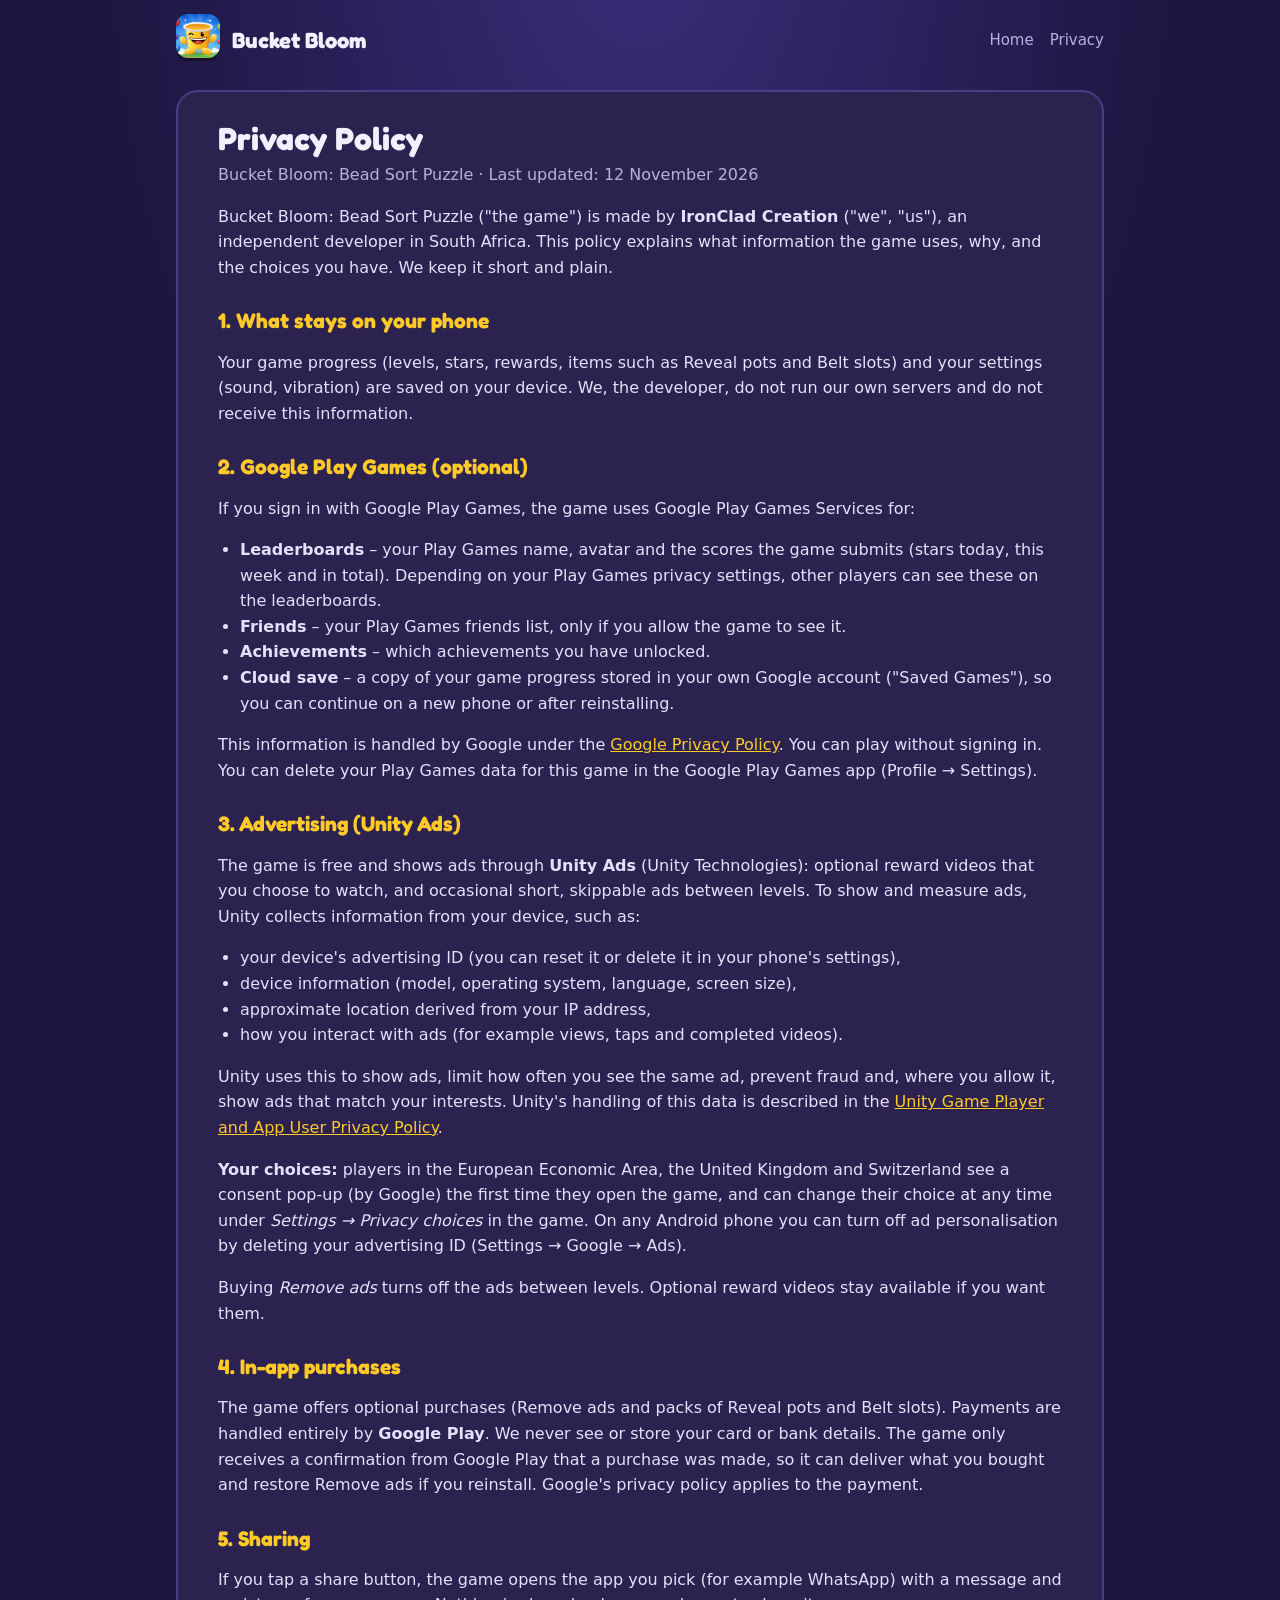
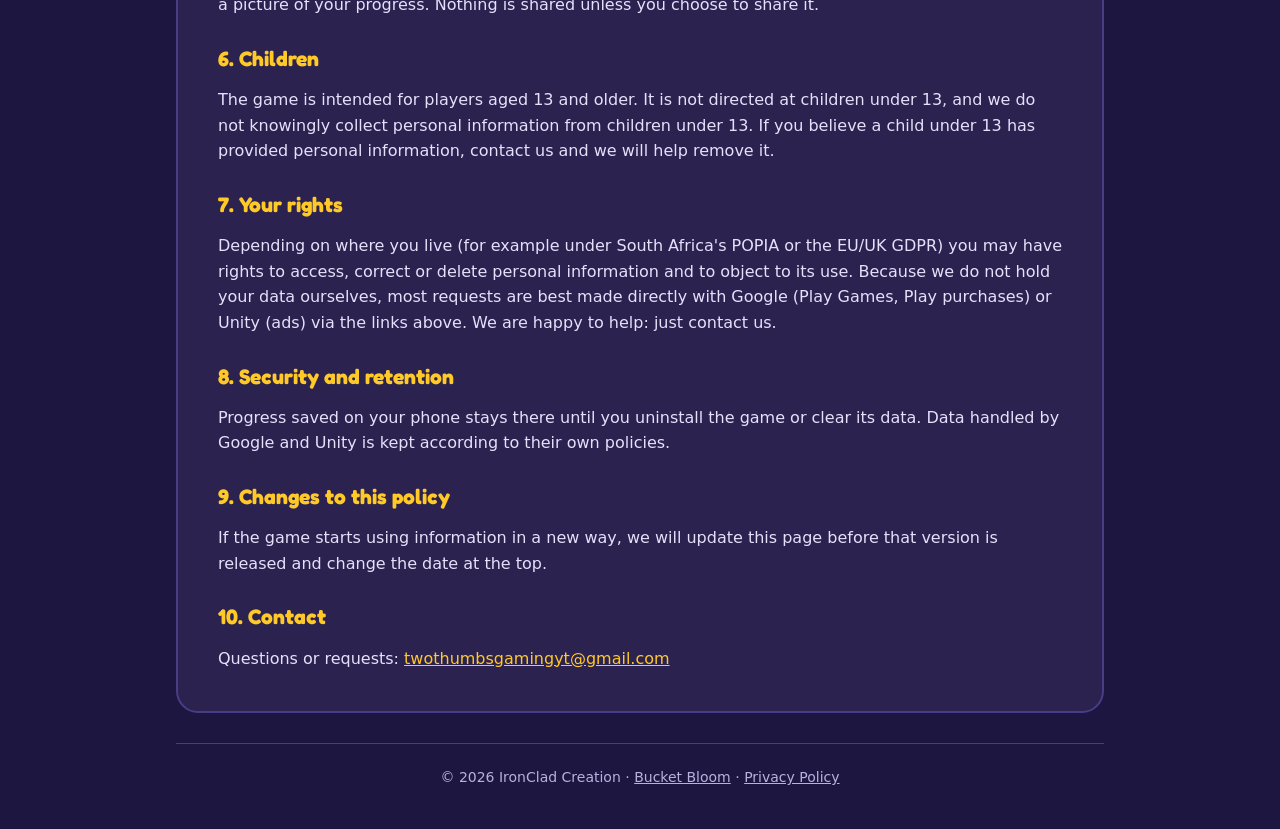
==== privacy.html @ 4cd2a99f "Add files via upload" ====
<!doctype html>
<html lang="en">
<head>
<meta charset="utf-8">
<meta name="viewport" content="width=device-width,initial-scale=1">
<title>Privacy Policy – Bucket Bloom</title>
<meta name="description" content="Privacy policy for Bucket Bloom: Bead Sort Puzzle by IronClad Creation.">
<link rel="icon" href="img/icon.png">
<link rel="preconnect" href="https://fonts.googleapis.com">
<link href="https://fonts.googleapis.com/css2?family=Fredoka:wght@600;700&display=swap" rel="stylesheet">
<link rel="stylesheet" href="style.css">
</head>
<body>
<div class="wrap">
<header class="top">
  <a href="index.html"><img src="img/icon.png" alt="Bucket Bloom icon"></a>
  <a class="brand" href="index.html">Bucket Bloom</a>
  <nav><a href="index.html">Home</a><a href="privacy.html">Privacy</a></nav>
</header>

<article class="doc">
<h1>Privacy Policy</h1>
<p class="upd">Bucket Bloom: Bead Sort Puzzle · Last updated: 12 November 2026</p>

<p>Bucket Bloom: Bead Sort Puzzle ("the game") is made by <strong>IronClad Creation</strong> ("we", "us"), an independent developer in South Africa. This policy explains what information the game uses, why, and the choices you have. We keep it short and plain.</p>

<h2>1. What stays on your phone</h2>
<p>Your game progress (levels, stars, rewards, items such as Reveal pots and Belt slots) and your settings (sound, vibration) are saved on your device. We, the developer, do not run our own servers and do not receive this information.</p>

<h2>2. Google Play Games (optional)</h2>
<p>If you sign in with Google Play Games, the game uses Google Play Games Services for:</p>
<ul>
  <li><strong>Leaderboards</strong> – your Play Games name, avatar and the scores the game submits (stars today, this week and in total). Depending on your Play Games privacy settings, other players can see these on the leaderboards.</li>
  <li><strong>Friends</strong> – your Play Games friends list, only if you allow the game to see it.</li>
  <li><strong>Achievements</strong> – which achievements you have unlocked.</li>
  <li><strong>Cloud save</strong> – a copy of your game progress stored in your own Google account ("Saved Games"), so you can continue on a new phone or after reinstalling.</li>
</ul>
<p>This information is handled by Google under the <a href="https://policies.google.com/privacy" rel="noopener">Google Privacy Policy</a>. You can play without signing in. You can delete your Play Games data for this game in the Google Play Games app (Profile → Settings).</p>

<h2>3. Advertising (Unity Ads)</h2>
<p>The game is free and shows ads through <strong>Unity Ads</strong> (Unity Technologies): optional reward videos that you choose to watch, and occasional short, skippable ads between levels. To show and measure ads, Unity collects information from your device, such as:</p>
<ul>
  <li>your device's advertising ID (you can reset it or delete it in your phone's settings),</li>
  <li>device information (model, operating system, language, screen size),</li>
  <li>approximate location derived from your IP address,</li>
  <li>how you interact with ads (for example views, taps and completed videos).</li>
</ul>
<p>Unity uses this to show ads, limit how often you see the same ad, prevent fraud and, where you allow it, show ads that match your interests. Unity's handling of this data is described in the <a href="https://unity.com/legal/game-player-and-app-user-privacy-policy" rel="noopener">Unity Game Player and App User Privacy Policy</a>.</p>
<p><strong>Your choices:</strong> players in the European Economic Area, the United Kingdom and Switzerland see a consent pop-up (by Google) the first time they open the game, and can change their choice at any time under <em>Settings → Privacy choices</em> in the game. On any Android phone you can turn off ad personalisation by deleting your advertising ID (Settings → Google → Ads).</p>
<p>Buying <em>Remove ads</em> turns off the ads between levels. Optional reward videos stay available if you want them.</p>

<h2>4. In-app purchases</h2>
<p>The game offers optional purchases (Remove ads and packs of Reveal pots and Belt slots). Payments are handled entirely by <strong>Google Play</strong>. We never see or store your card or bank details. The game only receives a confirmation from Google Play that a purchase was made, so it can deliver what you bought and restore Remove ads if you reinstall. Google's privacy policy applies to the payment.</p>

<h2>5. Sharing</h2>
<p>If you tap a share button, the game opens the app you pick (for example WhatsApp) with a message and a picture of your progress. Nothing is shared unless you choose to share it.</p>

<h2>6. Children</h2>
<p>The game is intended for players aged 13 and older. It is not directed at children under 13, and we do not knowingly collect personal information from children under 13. If you believe a child under 13 has provided personal information, contact us and we will help remove it.</p>

<h2>7. Your rights</h2>
<p>Depending on where you live (for example under South Africa's POPIA or the EU/UK GDPR) you may have rights to access, correct or delete personal information and to object to its use. Because we do not hold your data ourselves, most requests are best made directly with Google (Play Games, Play purchases) or Unity (ads) via the links above. We are happy to help: just contact us.</p>

<h2>8. Security and retention</h2>
<p>Progress saved on your phone stays there until you uninstall the game or clear its data. Data handled by Google and Unity is kept according to their own policies.</p>

<h2>9. Changes to this policy</h2>
<p>If the game starts using information in a new way, we will update this page before that version is released and change the date at the top.</p>

<h2>10. Contact</h2>
<p>Questions or requests: <a href="mailto:twothumbsgamingyt@gmail.com">twothumbsgamingyt@gmail.com</a></p>
</article>

<footer>© 2026 IronClad Creation · <a href="index.html">Bucket Bloom</a> · <a href="privacy.html">Privacy Policy</a></footer>
</div>
</body>
</html>
---- style.css ----
/* Bucket Bloom website – game colours, glossy 3D buttons */
:root{--bg:#1d1640;--card:#2b2250;--card2:#352a63;--line:#4a3d86;--txt:#f4efff;--mut:#b9b0de;--gold:#ffc928;--orange:#ff9f1a;--teal:#22b8cf;--purple:#9b5cff}
*{box-sizing:border-box}
html{-webkit-text-size-adjust:100%}
body{margin:0;background:radial-gradient(ellipse at 50% -10%,#3b2d7a 0,var(--bg) 60%) fixed,var(--bg);color:var(--txt);font:16px/1.6 system-ui,-apple-system,"Segoe UI",Roboto,sans-serif}
a{color:var(--gold)}
.wrap{max-width:960px;margin:0 auto;padding:0 16px}
h1,h2,h3,.brand{font-family:Fredoka,system-ui,sans-serif;font-weight:700;line-height:1.2}
header.top{display:flex;align-items:center;gap:12px;padding:14px 0}
header.top img{width:44px;height:44px;border-radius:12px;box-shadow:0 3px 0 rgba(0,0,0,.35)}
header.top .brand{font-size:22px;text-decoration:none;color:var(--txt)}
header.top nav{margin-left:auto;display:flex;gap:16px;font-size:15px}
header.top nav a{color:var(--mut);text-decoration:none}
header.top nav a:hover{color:var(--txt)}
.hero{text-align:center;padding:12px 0 8px}
.hero .banner{width:100%;border-radius:22px;border:3px solid #fff;box-shadow:0 10px 0 rgba(0,0,0,.25),0 18px 40px rgba(0,0,0,.35);display:block}
.hero h1{font-size:clamp(30px,6vw,46px);margin:26px 0 6px;text-shadow:0 3px 0 rgba(40,10,60,.6)}
.hero p{color:var(--mut);font-size:18px;max-width:620px;margin:0 auto 22px}
/* glossy 3D button: darker edge underneath, gradient face, white rim, shine */
.btn3d{position:relative;display:inline-flex;align-items:center;gap:10px;padding:14px 30px;border-radius:999px;border:3px solid #fff;
  background:linear-gradient(#ffe066,var(--orange));color:#5a2a00;font:700 20px Fredoka,system-ui,sans-serif;text-decoration:none;
  box-shadow:0 6px 0 #a85a00,0 12px 18px rgba(0,0,0,.35);transition:transform .08s,box-shadow .08s}
.btn3d::before{content:"";position:absolute;left:16px;right:16px;top:4px;height:38%;border-radius:999px;background:rgba(255,255,255,.45)}
.btn3d:active{transform:translateY(4px);box-shadow:0 2px 0 #a85a00,0 6px 10px rgba(0,0,0,.35)}
.btn3d .tri{width:0;height:0;border-left:14px solid #5a2a00;border-top:9px solid transparent;border-bottom:9px solid transparent;position:relative}
.btn3d span{position:relative}
.note{color:var(--mut);font-size:14px;margin-top:14px}
section{padding:34px 0}
h2{font-size:28px;text-align:center;margin:0 0 20px}
.feats{display:grid;grid-template-columns:repeat(auto-fit,minmax(210px,1fr));gap:16px}
.feat{background:linear-gradient(var(--card2),var(--card));border:2px solid var(--line);border-radius:20px;padding:18px;box-shadow:0 6px 0 rgba(0,0,0,.25)}
.feat h3{margin:0 0 6px;font-size:19px;color:var(--gold)}
.feat p{margin:0;color:var(--mut);font-size:15px}
.shots{display:flex;gap:14px;overflow-x:auto;padding:4px 2px 14px;scroll-snap-type:x mandatory}
.shots img{flex:0 0 auto;width:200px;border-radius:18px;border:3px solid #fff;box-shadow:0 6px 0 rgba(0,0,0,.3);scroll-snap-align:start}
footer{border-top:1px solid var(--line);margin-top:30px;padding:22px 0 40px;color:var(--mut);font-size:14px;text-align:center}
footer a{color:var(--mut)}
/* privacy page */
.doc{background:var(--card);border:2px solid var(--line);border-radius:22px;padding:24px clamp(16px,4vw,40px);margin:10px 0 0}
.doc h1{font-size:32px;margin:4px 0}
.doc h2{text-align:left;font-size:21px;margin:28px 0 8px;color:var(--gold)}
.doc p,.doc li{color:#e6e0fa}
.doc ul{padding-left:22px}
.doc .upd{color:var(--mut);margin:0 0 10px}
@media (max-width:520px){header.top nav{gap:12px;font-size:14px}.shots img{width:160px}.btn3d{font-size:18px;padding:13px 24px}}
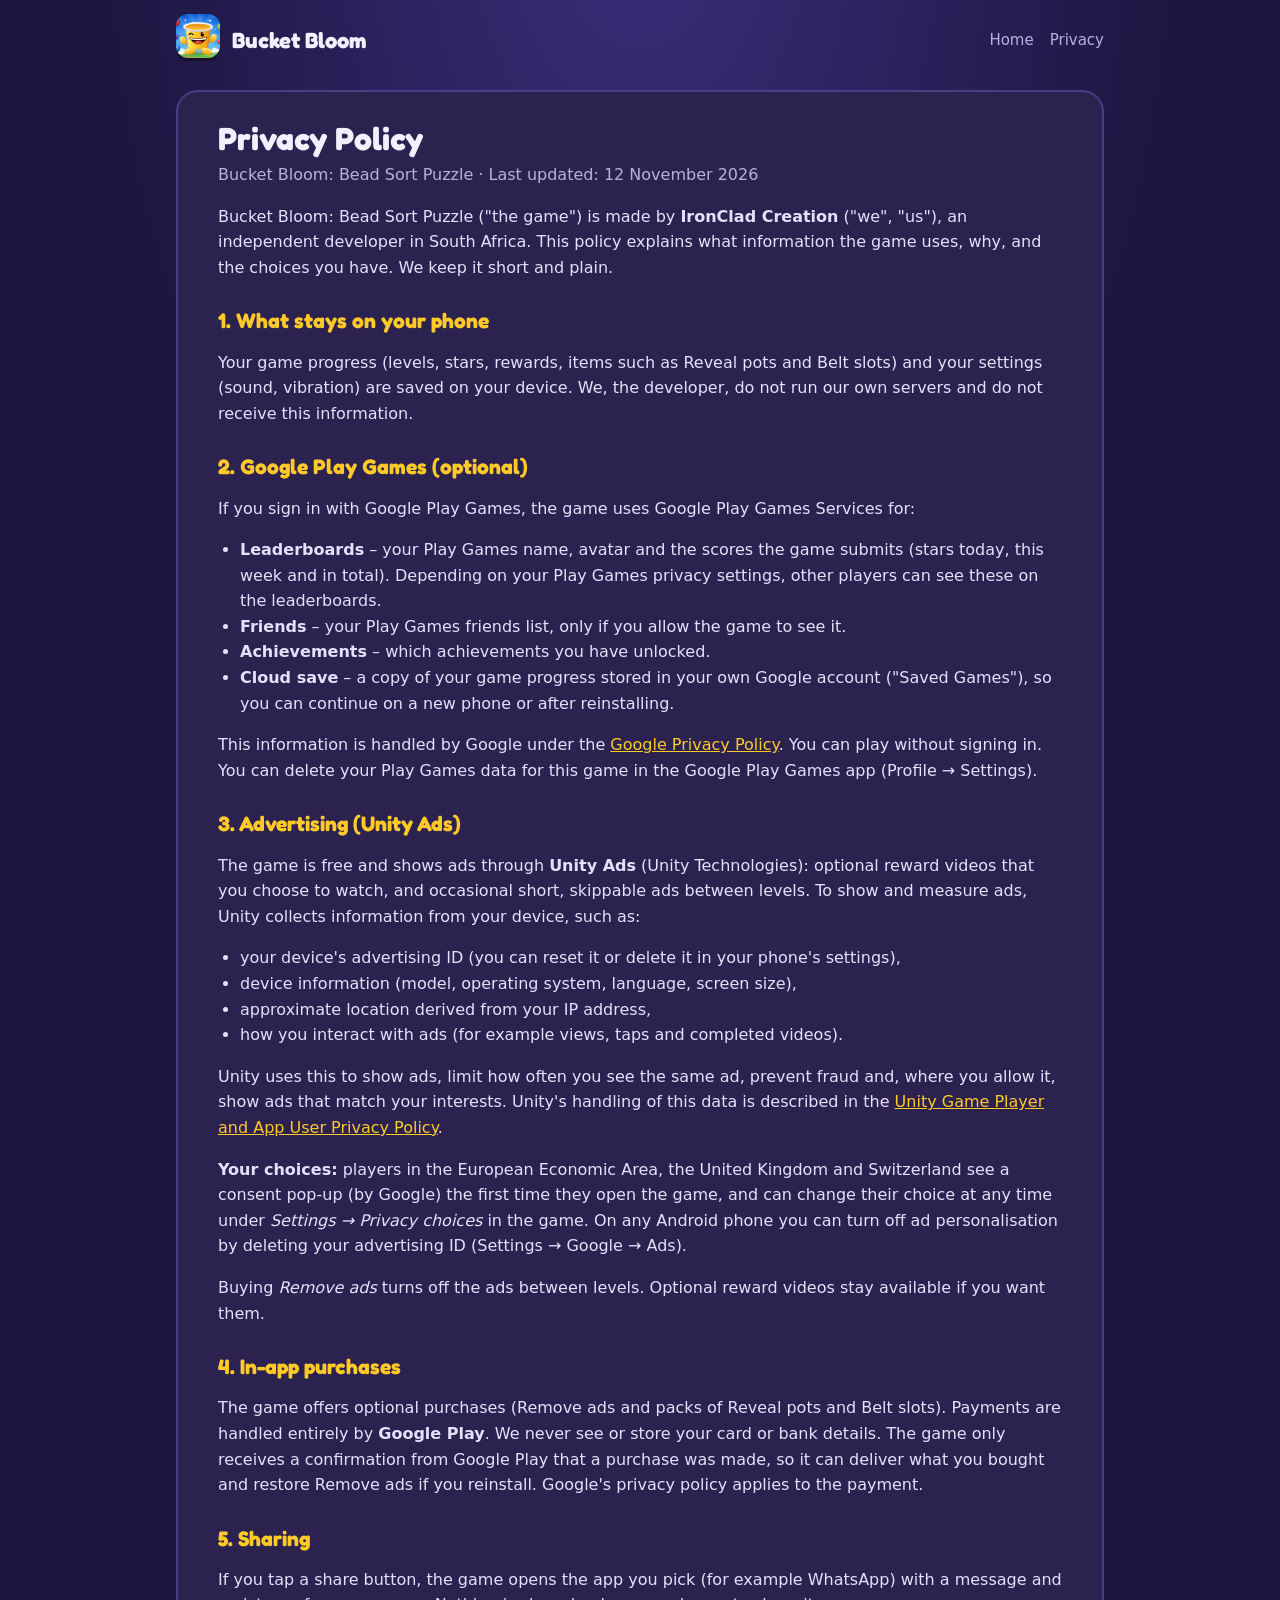
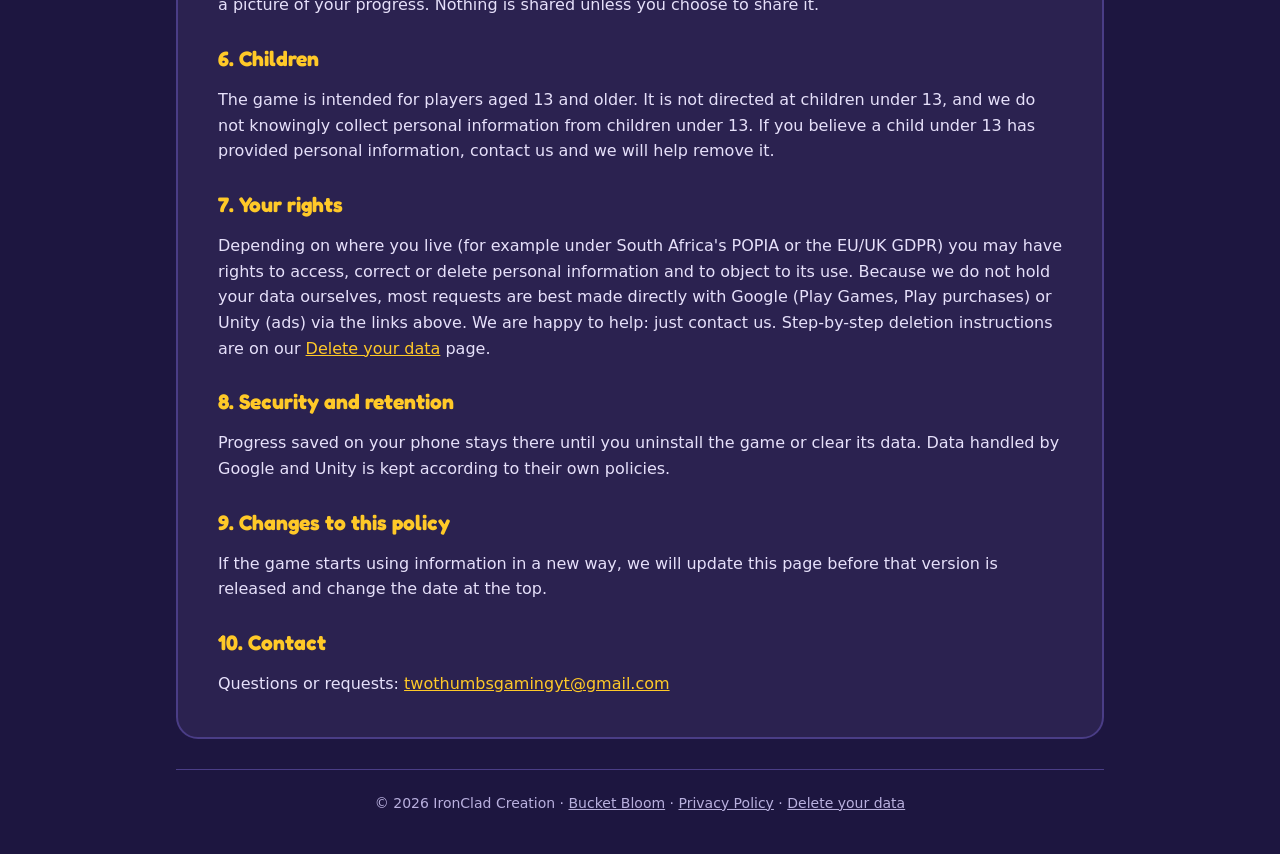
==== commit bcff15d5: "Add files via upload" ====
--- a/privacy.html
+++ b/privacy.html
@@ -59,7 +59,7 @@
 <p>The game is intended for players aged 13 and older. It is not directed at children under 13, and we do not knowingly collect personal information from children under 13. If you believe a child under 13 has provided personal information, contact us and we will help remove it.</p>
 
 <h2>7. Your rights</h2>
-<p>Depending on where you live (for example under South Africa's POPIA or the EU/UK GDPR) you may have rights to access, correct or delete personal information and to object to its use. Because we do not hold your data ourselves, most requests are best made directly with Google (Play Games, Play purchases) or Unity (ads) via the links above. We are happy to help: just contact us.</p>
+<p>Depending on where you live (for example under South Africa's POPIA or the EU/UK GDPR) you may have rights to access, correct or delete personal information and to object to its use. Because we do not hold your data ourselves, most requests are best made directly with Google (Play Games, Play purchases) or Unity (ads) via the links above. We are happy to help: just contact us. Step-by-step deletion instructions are on our <a href="delete-data.html">Delete your data</a> page.</p>
 
 <h2>8. Security and retention</h2>
 <p>Progress saved on your phone stays there until you uninstall the game or clear its data. Data handled by Google and Unity is kept according to their own policies.</p>
@@ -71,7 +71,7 @@
 <p>Questions or requests: <a href="mailto:twothumbsgamingyt@gmail.com">twothumbsgamingyt@gmail.com</a></p>
 </article>
 
-<footer>© 2026 IronClad Creation · <a href="index.html">Bucket Bloom</a> · <a href="privacy.html">Privacy Policy</a></footer>
+<footer>© 2026 IronClad Creation · <a href="index.html">Bucket Bloom</a> · <a href="privacy.html">Privacy Policy</a> · <a href="delete-data.html">Delete your data</a></footer>
 </div>
 </body>
 </html>
